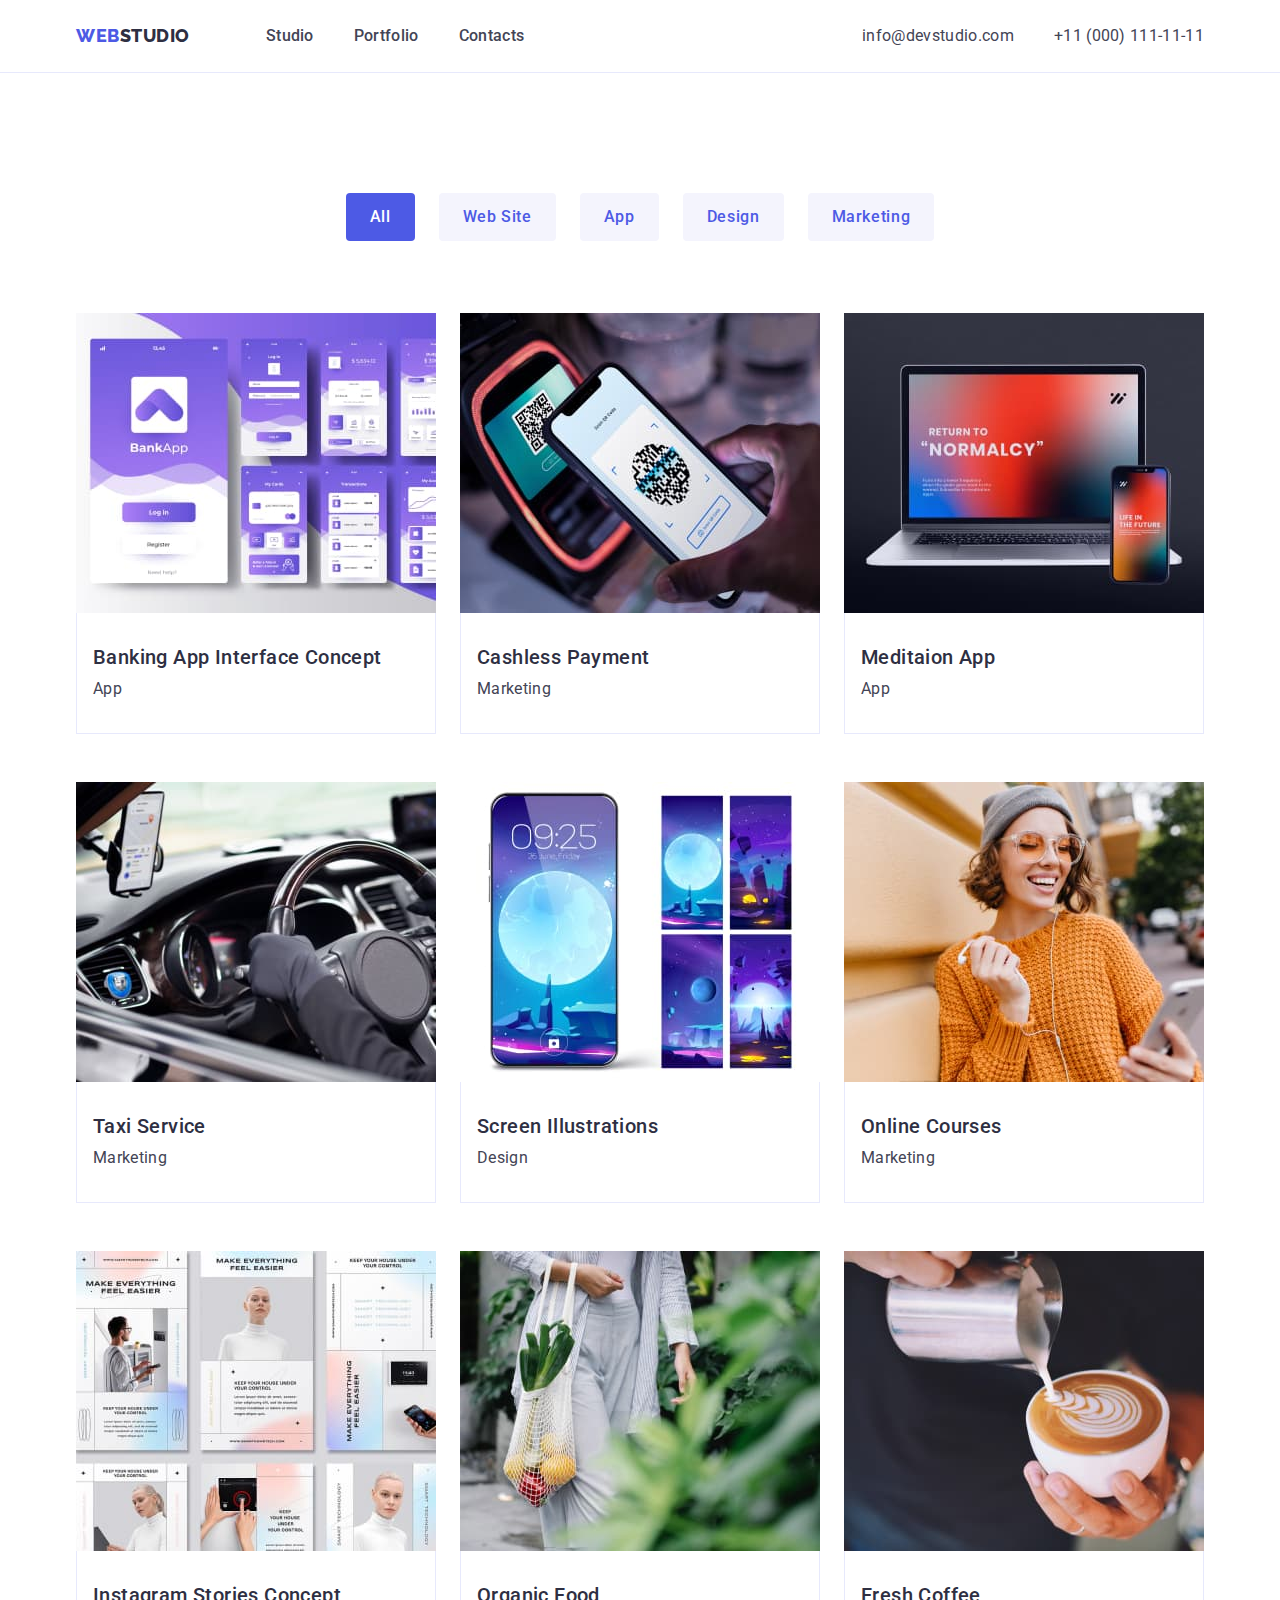
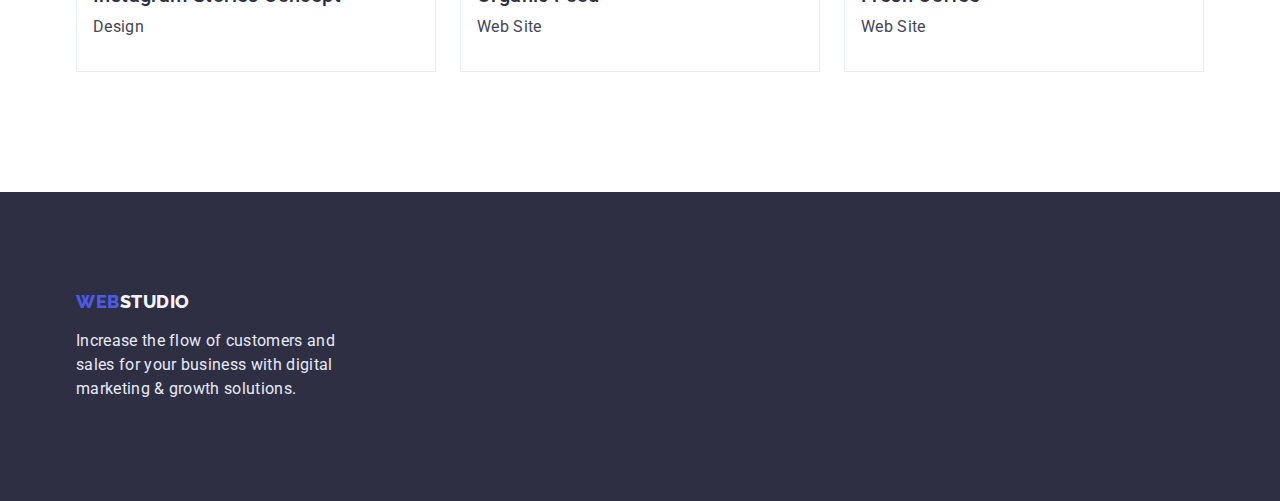
==== portfolio.html @ cadc112e "created" ====
<!DOCTYPE html>
<html lang="en">
  <head>
    <meta charset="UTF-8" />
    <meta http-equiv="X-UA-Compatible" content="IE=edge" />
    <meta name="viewport" content="width=device-width, initial-scale=1.0" />
    <title>Portfolio Web Studio</title>
    <link rel="preconnect" href="https://fonts.googleapis.com" />
    <link rel="preconnect" href="https://fonts.gstatic.com" crossorigin />
    <link
      href="https://fonts.googleapis.com/css2?family=Montserrat:wght@600&family=Raleway:wght@800&display=swap"
      rel="stylesheet"
    />
    <link rel="preconnect" href="https://fonts.googleapis.com" />
    <link rel="preconnect" href="https://fonts.gstatic.com" crossorigin />
    <link
      href="https://fonts.googleapis.com/css2?family=Montserrat:wght@600&family=Roboto:wght@400;500;700;900&display=swap"
      rel="stylesheet"
    />
    <link rel="stylesheet" href="./css/modern-normalize.css" />
    <link rel="stylesheet" href="./css/style.css" />
  </head>
  <body>
    <header class="header">
      <div class="container header-container">
        <nav class="header-nav">
          <a href="./index.html" class="header-logo link"
            >Web<span class="header-logo-span">Studio</span></a
          >
          <ul class="header-list list">
            <li class="header-item">
              <a href="./index.html" class="header-link link">Studio</a>
            </li>
            <li class="header-item">
              <a href="./portfolio.html" class="header-link link">Portfolio</a>
            </li>
            <li class="header-item">
              <a href="" class="header-link link">Contacts</a>
            </li>
          </ul>
        </nav>
        <address class="contact">
          <ul class="header-link-adress list">
            <li>
              <a href="mailto:info@devstudio.com" class="header-mailo link"
                >info@devstudio.com</a
              >
            </li>
            <li>
              <a href="tel:+110001111111" class="header-tel link"
                >+11 (000) 111-11-11</a
              >
            </li>
          </ul>
        </address>
      </div>
    </header>
    <main>
      <section class="card">
        <div class="container section">
          <ul class="filter-list list">
            <li class="filter-item">
              <button type="button" class="filter-btn-all">All</button>
            </li>
            <li class="filter-item">
              <button type="button" class="filter-btn">Web Site</button>
            </li>
            <li class="filter-item">
              <button type="button" class="filter-btn">App</button>
            </li>
            <li class="filter-item">
              <button type="button" class="filter-btn">Design</button>
            </li>
            <li class="filter-item">
              <button type="button" class="filter-btn">Marketing</button>
            </li>
          </ul>
          <ul class="card-list list">
            <li class="card-item">
              <a href="" class="card-link link"
                ><img
                  src="./images/img1.jpg"
                  alt="cards"
                  width="360"
                  height="300"
                />
                <div class="card-description">
                  <h2 class="card-title">Banking App Interface Concept</h2>
                  <p class="card-text">App</p>
                </div>
              </a>
            </li>
            <li class="card-item">
              <a href="" class="card-link link">
                <img
                  class="cards"
                  src="./images/img2.jpg"
                  alt="cards"
                  width="360"
                  height="300"
                />
                <div class="card-description">
                  <h2 class="card-title">Cashless Payment</h2>
                  <p class="card-text">Marketing</p>
                </div>
              </a>
            </li>
            <li class="card-item">
              <a href="" class="card-link link"
                ><img
                  src="./images/img3.jpg"
                  alt="cards"
                  width="360"
                  height="300"
                />
                <div class="card-description">
                  <h2 class="card-title">Meditaion App</h2>
                  <p class="card-text">App</p>
                </div>
              </a>
            </li>
            <li class="card-item">
              <a href="" class="card-link link"
                ><img
                  src="./images/img4.jpg"
                  alt="cards"
                  width="360"
                  height="300"
                />
                <div class="card-description">
                  <h2 class="card-title">Taxi Service</h2>
                  <p class="card-text">Marketing</p>
                </div>
              </a>
            </li>
            <li class="card-item">
              <a href="" class="card-link link"
                ><img
                  src="./images/img5.jpg"
                  alt="cards"
                  width="360"
                  height="300"
                />
                <div class="card-description">
                  <h2 class="card-title">Screen Illustrations</h2>
                  <p class="card-text">Design</p>
                </div>
              </a>
            </li>
            <li class="card-item">
              <a href="" class="card-link link"
                ><img
                  src="./images/img6.jpg"
                  alt="cards"
                  width="360"
                  height="300"
                />
                <div class="card-description">
                  <h2 class="card-title">Online Courses</h2>
                  <p class="card-text">Marketing</p>
                </div>
              </a>
            </li>
            <li class="card-item">
              <a href="" class="card-link link"
                ><img
                  src="./images/img7.jpg"
                  alt="cards"
                  width="360"
                  height="300"
                />
                <div class="card-description">
                  <h2 class="card-title">Instagram Stories Concept</h2>
                  <p class="card-text">Design</p>
                </div>
              </a>
            </li>
            <li class="card-item">
              <a href="" class="card-link link"
                ><img
                  src="./images/img8.jpg"
                  alt="cards"
                  width="360"
                  height="300"
                />
                <div class="card-description">
                  <h2 class="card-title">Organic Food</h2>
                  <p class="card-text">Web Site</p>
                </div>
              </a>
            </li>
            <li class="card-item">
              <a href="" class="card-link link"
                ><img
                  src="./images/img9.jpg"
                  alt="cards"
                  width="360"
                  height="300"
                />
                <div class="card-description">
                  <h2 class="card-title">Fresh Coffee</h2>
                  <p class="card-text">Web Site</p>
                </div>
              </a>
            </li>
          </ul>
        </div>
      </section>
    </main>
    <footer class="footer">
      <div class="container footer-container">
        <a href="./index.html" class="footer-logo link"
          >Web<span class="footer-logo-span">Studio</span>
        </a>
        <p class="footer-text">
          Increase the flow of customers and sales for your business with
          digital marketing & growth solutions.
        </p>
      </div>
    </footer>
  </body>
</html>
---- css/style.css ----
:root {
  --primary-brand-color: #4d5ae5;
  --pressed-state-color: #404bbf;
  --dark-color: #2e2f42;
  --success-color: #31d0aa;
  --text-color: #434455;
  --subtle-text-color: #8e8f99;
  --accent-color: #e7e9fc;
  --light-color: #f4f4fd;
  --modal-overlay-color: rgba(46, 47, 66, 0.4);
  --hero-background-color: rgba(46, 47, 66, 0.7);
}

*,
*::before,
*::after {
  box-sizing: border-box;
}

h1,
h2,
h3,
h4,
h5,
h6,
p {
  margin: 0;
}

ul {
  margin: 0;
  padding-left: 0;
}

img {
  display: block;
}

body {
  font-family: "Roboto", sans-serif;
  color: var(--text-color);
}

.container {
  width: 1158px;
  padding-left: 15px;
  padding-right: 15px;
  margin-left: auto;
  margin-right: auto;
}

.list {
  list-style: none;
}

.link {
  text-decoration: none;
}

.section {
  padding-top: 120px;
  padding-bottom: 120px;
}

.header {
  border-bottom: 1px solid var(--accent-color);
}

.header-container {
  display: flex;
  padding-top: 24px;
  padding-bottom: 24px;
}

.header-nav {
  display: flex;
  align-items: center;
  gap: 76px;
  margin-right: auto;
}

.header-logo {
  font-family: "Raleway";
  font-weight: 800;
  font-size: 18px;
  line-height: 1.33;
  letter-spacing: 0.03em;
  text-transform: uppercase;
  color: var(--primary-brand-color);
}

.header-logo-span {
  color: var(--dark-color);
}

.header-list {
  display: flex;
  gap: 40px;
}
.header-item {
}
.header-link {
  font-weight: 500;
  font-size: 16px;
  line-height: 1.5;
  letter-spacing: 0.02em;
  color: var(--text-color);
}
.header-link:hover,
.header-link:focus {
  color: var(--pressed-state-color);
}

.header-link-adress {
  display: flex;
  gap: 40px;
}

.header-mailo {
  font-size: 16px;
  font-style: normal;
  line-height: 1.5;
  letter-spacing: 0.02em;
  color: var(--text-color);
}

.header-mailo:focus,
.header-mailo:hover {
  color: var(--pressed-state-color);
}

.header-tel {
  font-size: 16px;
  font-style: normal;
  line-height: 1.5;
  letter-spacing: 0.02em;
  color: var(--text-color);
}

.header-tel:focus,
.header-tel:hover {
  color: var(--pressed-state-color);
}

.hero {
  background: var(--dark-color);
}

.hero-container {
  text-align: center;
  padding-top: 188px;
  padding-bottom: 188px;
}

.hero-heading {
  font-weight: 700;
  font-size: 56px;
  line-height: 1.07;
  letter-spacing: 0.02em;
  color: #ffffff;
  max-width: 496px;
  margin: 0;
  margin-right: auto;
  margin-left: auto;
}

.hero-btn {
  font-family: inherit;
  font-weight: 500;
  font-size: 16px;
  line-height: 1.5;
  letter-spacing: 0.04em;
  color: #ffffff;
  background-color: var(--primary-brand-color);
  border-radius: 4px;
  cursor: pointer;
  border: none;
  padding: 16px 32px;
  margin-top: 48px;
}

.hero-btn:hover,
.hero-btn:focus {
  background: var(--pressed-state-color);
}

.feature {
}
.section-feature {
  padding-bottom: 0;
}

.feature-heading {
  opacity: 0;
  display: none;
}
.feature-list {
  display: flex;
  justify-content: center;
  gap: 24px;
}

.feature-item {
  max-width: 264px;
}

.feature-title {
  font-weight: 500;
  font-size: 20px;
  line-height: 1.2;
  letter-spacing: 0.02em;
  color: var(--dark-color);
}
.feature-text {
  font-size: 16px;
  line-height: 1.5;
  letter-spacing: 0.02em;
}
.location {
}
.location-heading {
  font-weight: 700;
  font-size: 36px;
  line-height: 1.11;
  text-align: center;
  letter-spacing: 0.02em;
  text-transform: capitalize;
  color: var(--dark-color);
  margin-bottom: 72px;
}
.location-list {
  display: flex;
  justify-content: center;
  gap: 24px;
}
.location-item {
}
.tem {
  background: var(--light-color);
}
.tem-heading {
  font-weight: 700;
  font-size: 36px;
  line-height: 1.11;
  text-align: center;
  letter-spacing: 0.02em;
  text-transform: capitalize;
  color: var(--dark-color);
  margin-bottom: 72px;
}
.tem-list {
  display: flex;
  justify-content: center;
  gap: 24px;
}
.tem-item {
}

.tem-description {
  text-align: center;
  background: #ffffff;
  padding-top: 32px;
  padding-bottom: 32px;
  box-shadow: 0px 1px 6px rgba(46, 47, 66, 0.08),
    0px 1px 1px rgba(46, 47, 66, 0.16), 0px 2px 1px rgba(46, 47, 66, 0.08);
  border-radius: 0px 0px 4px 4px;
}

.tem-title {
  font-weight: 500;
  font-size: 20px;
  line-height: 1.2;
  letter-spacing: 0.02em;
  color: var(--dark-color);
  margin-bottom: 8px;
}
.tem-text {
  font-size: 16px;
  line-height: 1.5;
  letter-spacing: 0.02em;
}
.footer {
  background: var(--dark-color);
}
.footer-container {
  padding-top: 100px;
  padding-bottom: 100px;
}
.footer-logo {
  font-family: "Raleway";
  font-weight: 800;
  font-size: 18px;
  line-height: 1.16;
  display: flex;
  align-items: center;
  letter-spacing: 0.03em;
  text-transform: uppercase;
  color: var(--primary-brand-color);
}
.footer-logo-span {
  color: var(--light-color);
}
.footer-text {
  width: 264px;
  height: 72px;
  left: 156px;
  font-size: 16px;
  line-height: 1.5;
  letter-spacing: 0.02em;
  color: var(--accent-color);
  margin-top: 16px;
}
.filter {
}
.filter-heading {
  opacity: 0;
}
.filter-list {
  display: flex;
  justify-content: center;
  gap: 24px;
  margin-bottom: 72px;
}

.filter-item {
}
.filter-btn-all {
  font-family: inherit;
  font-weight: 500;
  font-size: 16px;
  line-height: 1.5;
  letter-spacing: 0.04em;
  color: #ffffff;
  background: var(--primary-brand-color);
  cursor: pointer;
  border: none;
  padding: 12px 24px;
  border-radius: 4px;
}
.filter-btn-all:hover,
.filter-btn-all:focus {
  background: var(--pressed-state-color);
}

.filter-btn {
  font-family: inherit;
  font-weight: 500;
  font-size: 16px;
  line-height: 1.5;
  letter-spacing: 0.04em;
  color: var(--primary-brand-color);
  background: var(--light-color);
  cursor: pointer;
  border: none;
  padding: 12px 24px;
  border-radius: 4px;
}

.filter-btn:hover,
.filter-btn:focus {
  background: var(--pressed-state-color);
}

.card {
}
.card-list {
  display: flex;
  flex-wrap: wrap;
  column-gap: 24px;
  row-gap: 48px;
  min-width: calc((100%-48px) / 3);
  justify-content: center;
}
.card-item {
}
.card-link {
}

.card-description {
  padding-top: 32px;
  padding-bottom: 32px;
  padding-left: 16px;
  border: 1px solid var(--accent-color);
  border-top: 0;
}

.card-title {
  font-weight: 500;
  font-size: 20px;
  line-height: 1.2;
  letter-spacing: 0.02em;
  color: var(--dark-color);
  margin-bottom: 8px;
}
.card-text {
  font-size: 16px;
  line-height: 1.5;
  letter-spacing: 0.02em;
  color: var(--text-color);
}
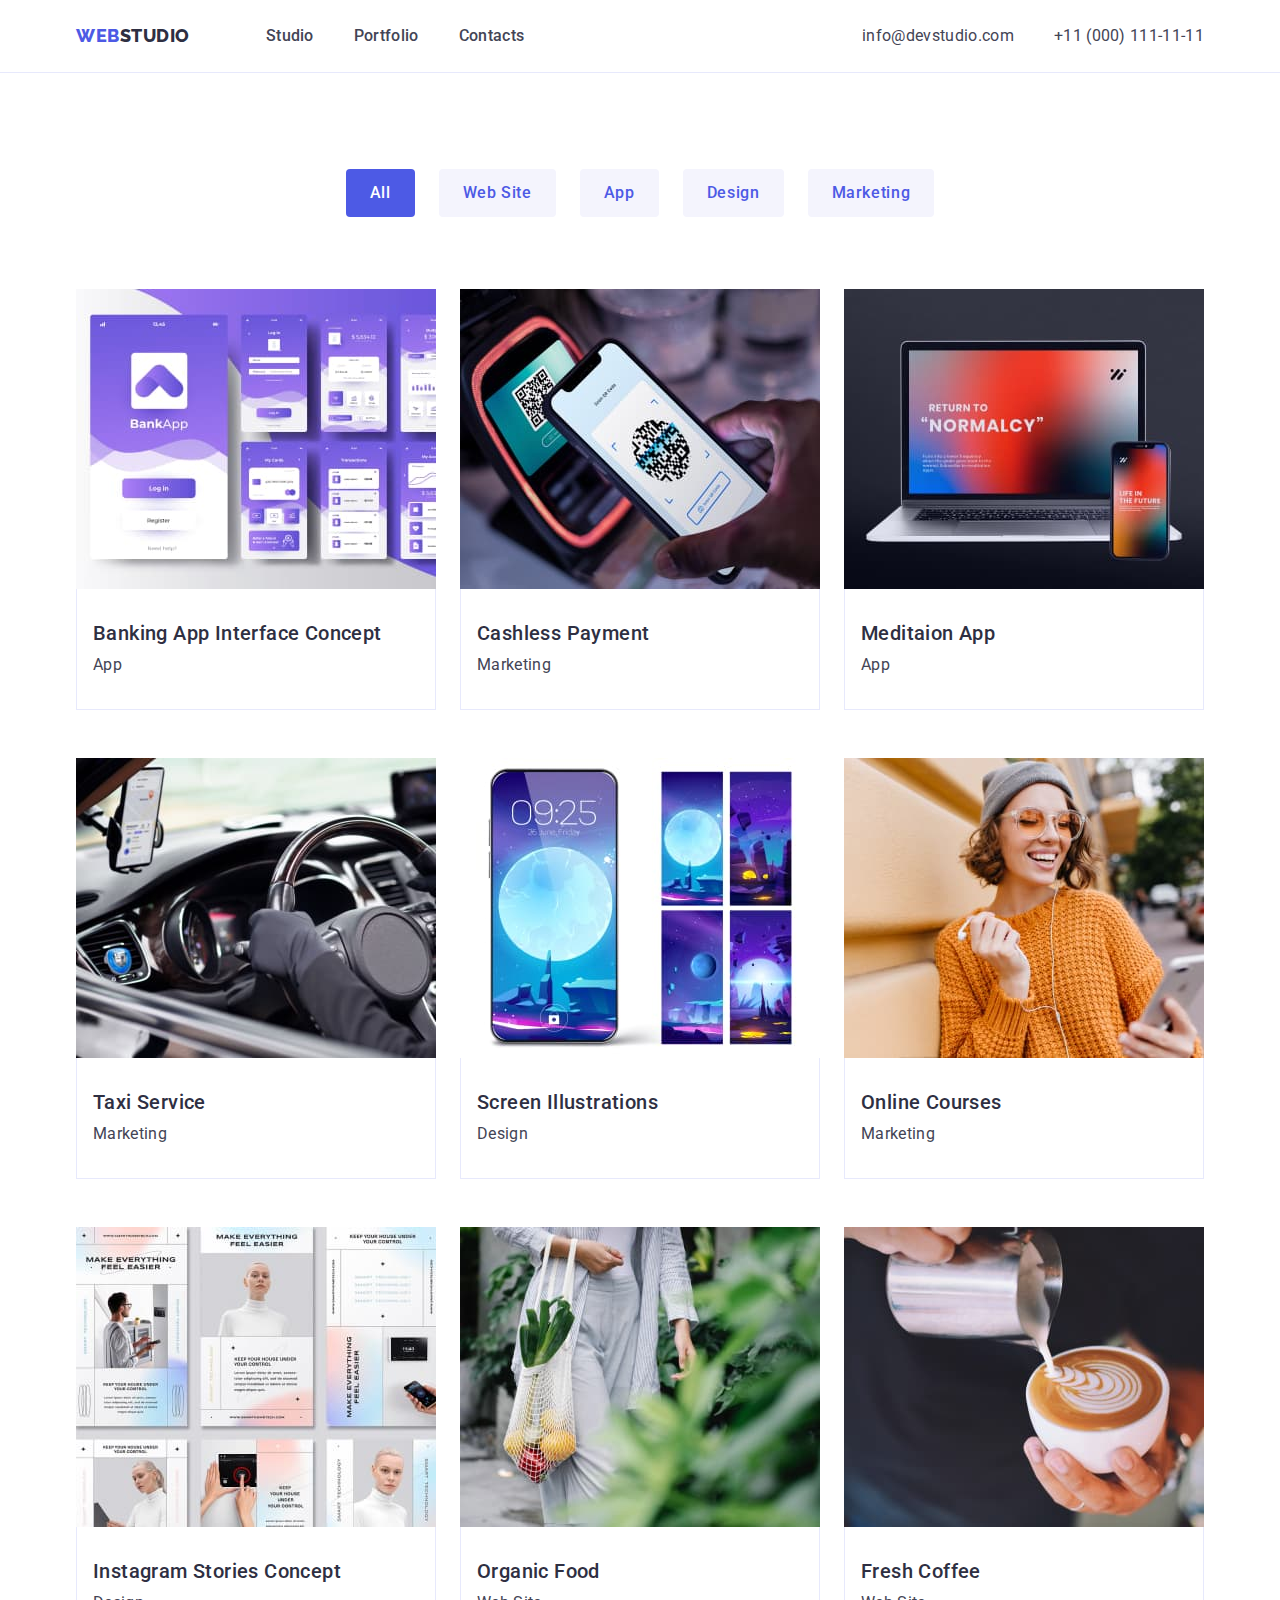
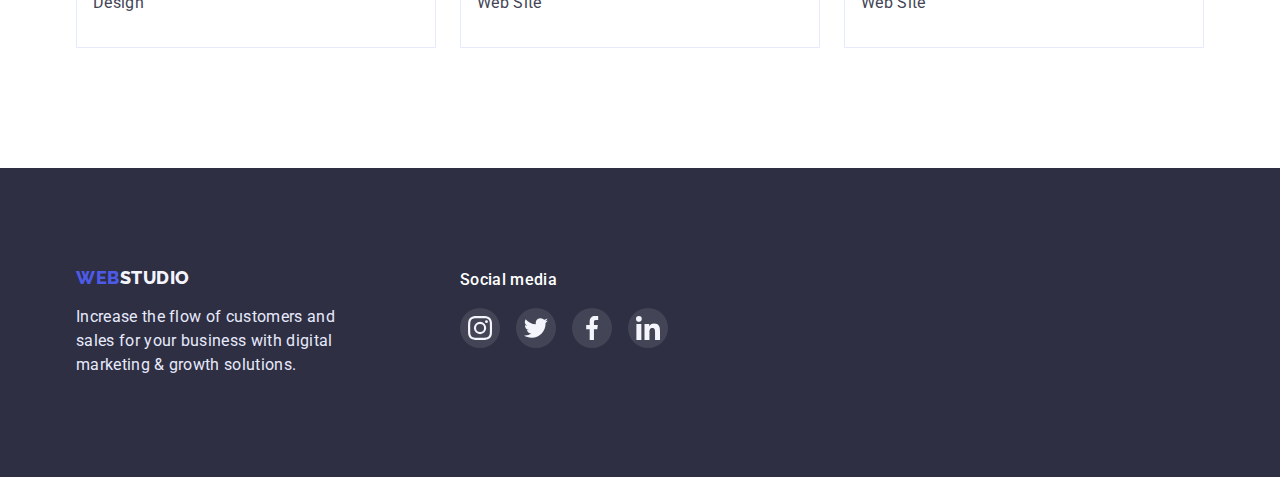
==== commit 9ce3153e: "to added svg" ====
--- a/portfolio.html
+++ b/portfolio.html
@@ -39,7 +39,7 @@
             </li>
           </ul>
         </nav>
-        <address class="contact">
+        <address>
           <ul class="header-link-adress list">
             <li>
               <a href="mailto:info@devstudio.com" class="header-mailo link"
@@ -57,7 +57,7 @@
     </header>
     <main>
       <section class="card">
-        <div class="container section">
+        <div class="container">
           <ul class="filter-list list">
             <li class="filter-item">
               <button type="button" class="filter-btn-all">All</button>
@@ -206,17 +206,51 @@
           </ul>
         </div>
       </section>
-    </main>
-    <footer class="footer">
-      <div class="container footer-container">
-        <a href="./index.html" class="footer-logo link"
-          >Web<span class="footer-logo-span">Studio</span>
-        </a>
-        <p class="footer-text">
-          Increase the flow of customers and sales for your business with
-          digital marketing & growth solutions.
-        </p>
-      </div>
-    </footer>
+      <footer class="footer">
+        <div class="container footer-container">
+          <div class="footer-title">
+            <a href="./index.html" class="footer-logo link"
+              >Web<span class="footer-logo-span">Studio</span>
+            </a>
+            <p class="footer-text">
+              Increase the flow of customers and sales for your business with
+              digital marketing & growth solutions.
+            </p>
+          </div>
+          <div class="footer-social">
+            <h3 class="social-text">Social media</h3>
+            <ul class="social-list list">
+              <li class="social-item link">
+                <a class="social-link" href="http://">
+                  <svg class="social-link-icon" widht="24" height="24">
+                    <use href="./images/Icon.svg#icon-instagram"></use>
+                  </svg>
+                </a>
+              </li>
+              <li class="social-item">
+                <a class="social-link" href="">
+                  <svg class="social-link-icon" widht="24" height="24">
+                    <use href="./images/Icon.svg#icon-twitter"></use>
+                  </svg>
+                </a>
+              </li>
+              <li class="social-item">
+                <a class="social-link" href="http://">
+                  <svg class="social-link-icon" widht="24" height="24">
+                    <use href="./images/Icon.svg#icon-facebook"></use>
+                  </svg>
+                </a>
+              </li>
+              <li class="social-item">
+                <a class="social-link" href="http://">
+                  <svg class="social-link-icon" widht="24" height="24">
+                    <use href="./images/Icon.svg#icon-linkedin"></use>
+                  </svg>
+                </a>
+              </li>
+            </ul>
+          </div>
+        </div>
+      </footer>
   </body>
 </html>
--- a/css/style.css
+++ b/css/style.css
@@ -64,12 +64,12 @@
 
 .header {
   border-bottom: 1px solid var(--accent-color);
-}
-
-.header-container {
-  display: flex;
   padding-top: 24px;
   padding-bottom: 24px;
+}
+
+.header-container {
+  display: flex;
 }
 
 .header-nav {
@@ -143,13 +143,21 @@
 }
 
 .hero {
-  background: var(--dark-color);
-}
-
-.hero-container {
-  text-align: center;
   padding-top: 188px;
   padding-bottom: 188px;
+  text-align: center;
+  background-color: var(--dark-color);
+  max-width: 1440px;
+  height: 600px;
+  margin-left: auto;
+  margin-right: auto;
+  background-image: linear-gradient(
+      var(--hero-background-color),
+      var(--hero-background-color)
+    ),
+    url(../images/fon-hero.jpg);
+  background-repeat: no-repeat;
+  background-position: center;
 }
 
 .hero-heading {
@@ -185,9 +193,9 @@
 }
 
 .feature {
+  padding-top: 120px;
 }
 .section-feature {
-  padding-bottom: 0;
 }
 
 .feature-heading {
@@ -203,6 +211,17 @@
 .feature-item {
   max-width: 264px;
 }
+.feature-picture {
+  width: 100%;
+  background: var(--light-color);
+  display: flex;
+  justify-content: center;
+  align-items: center;
+  border-radius: 4px;
+  padding-top: 24px;
+  padding-bottom: 24px;
+  margin-bottom: 8px;
+}
 
 .feature-title {
   font-weight: 500;
@@ -210,6 +229,7 @@
   line-height: 1.2;
   letter-spacing: 0.02em;
   color: var(--dark-color);
+  margin-bottom: 8px;
 }
 .feature-text {
   font-size: 16px;
@@ -254,6 +274,9 @@
   gap: 24px;
 }
 .tem-item {
+  border-radius: 0px 0px 4px 4px;
+  box-shadow: 0px 1px 6px rgba(46, 47, 66, 0.08),
+    0px 1px 1px rgba(46, 47, 66, 0.16), 0px 2px 1px rgba(46, 47, 66, 0.08);
 }
 
 .tem-description {
@@ -261,9 +284,6 @@
   background: #ffffff;
   padding-top: 32px;
   padding-bottom: 32px;
-  box-shadow: 0px 1px 6px rgba(46, 47, 66, 0.08),
-    0px 1px 1px rgba(46, 47, 66, 0.16), 0px 2px 1px rgba(46, 47, 66, 0.08);
-  border-radius: 0px 0px 4px 4px;
 }
 
 .tem-title {
@@ -278,14 +298,95 @@
   font-size: 16px;
   line-height: 1.5;
   letter-spacing: 0.02em;
-}
+  margin-bottom: 8px;
+}
+
+.tem-soc-list {
+  display: flex;
+  justify-content: center;
+  gap: 24px;
+}
+
+.tem-soc-item {
+  width: 40px;
+  height: 40px;
+}
+
+.tem-soc-link {
+  width: 100%;
+  height: 100%;
+  background-color: var(--primary-brand-color);
+  border-radius: 50%;
+  display: flex;
+  justify-content: center;
+  align-items: center;
+}
+
+.tem-soc-icon {
+}
+
+.tem-soc-link:is(:hover, :focus) {
+  background-color: var(--pressed-state-color);
+}
+
+.customers {
+  padding-top: 130px;
+  padding-bottom: 120px;
+}
+
+.customers-heading {
+  font-weight: 700;
+  font-size: 36px;
+  line-height: 1.11;
+  letter-spacing: 0.02em;
+  text-transform: capitalize;
+  color: var(--dark-color);
+  text-align: center;
+  margin-bottom: 72px;
+}
+.customers-list {
+  display: flex;
+  justify-content: center;
+  gap: 24px;
+}
+
+.customers-item {
+  width: calc((100%-120px) / 6);
+  height: 88px;
+}
+
+.customers-link {
+  width: 100%;
+  height: 100%;
+  display: flex;
+  justify-content: center;
+  align-items: center;
+  border: 1px solid var(--subtle-text-color);
+  border-radius: 4px;
+  color: var(--subtle-text-color);
+}
+
+.customers-svg {
+  fill: currentColor;
+}
+
+.customers-link:is(:hover, :focus) {
+  border-color: var(--pressed-state-color);
+  color: var(--pressed-state-color);
+}
+
 .footer {
   background: var(--dark-color);
-}
-.footer-container {
   padding-top: 100px;
   padding-bottom: 100px;
 }
+.footer-container {
+  display: flex;
+}
+.footer-title {
+  margin-right: 120px;
+}
+
 .footer-logo {
   font-family: "Raleway";
   font-weight: 800;
@@ -310,6 +411,46 @@
   color: var(--accent-color);
   margin-top: 16px;
 }
+.footer-social {
+}
+
+.social-text {
+  font-weight: 500;
+  font-size: 16px;
+  line-height: 1.5;
+  letter-spacing: 0.02em;
+  color: #ffffff;
+  margin-bottom: 16px;
+}
+
+.social-list {
+  display: flex;
+  justify-content: center;
+  gap: 16px;
+}
+
+.social-item {
+  width: 40px;
+  height: 40px;
+}
+
+.social-link {
+  width: 100%;
+  height: 100%;
+  background-color: rgba(255, 255, 255, 0.1);
+  border-radius: 50%;
+  display: flex;
+  justify-content: center;
+  align-items: center;
+}
+
+.social-link-icon {
+}
+
+.social-link:is(:hover, :focus) {
+  background-color: var(--success-color);
+}
+
 .filter {
 }
 .filter-heading {
@@ -362,6 +503,8 @@
 }
 
 .card {
+  padding-top: 96px;
+  padding-bottom: 120px;
 }
 .card-list {
   display: flex;
@@ -373,6 +516,11 @@
 }
 .card-item {
 }
+
+.card-item:is(:hover, :focus) {
+  box-shadow: 0px 1px 6px rgba(46, 47, 66, 0.08);
+}
+
 .card-link {
 }
 
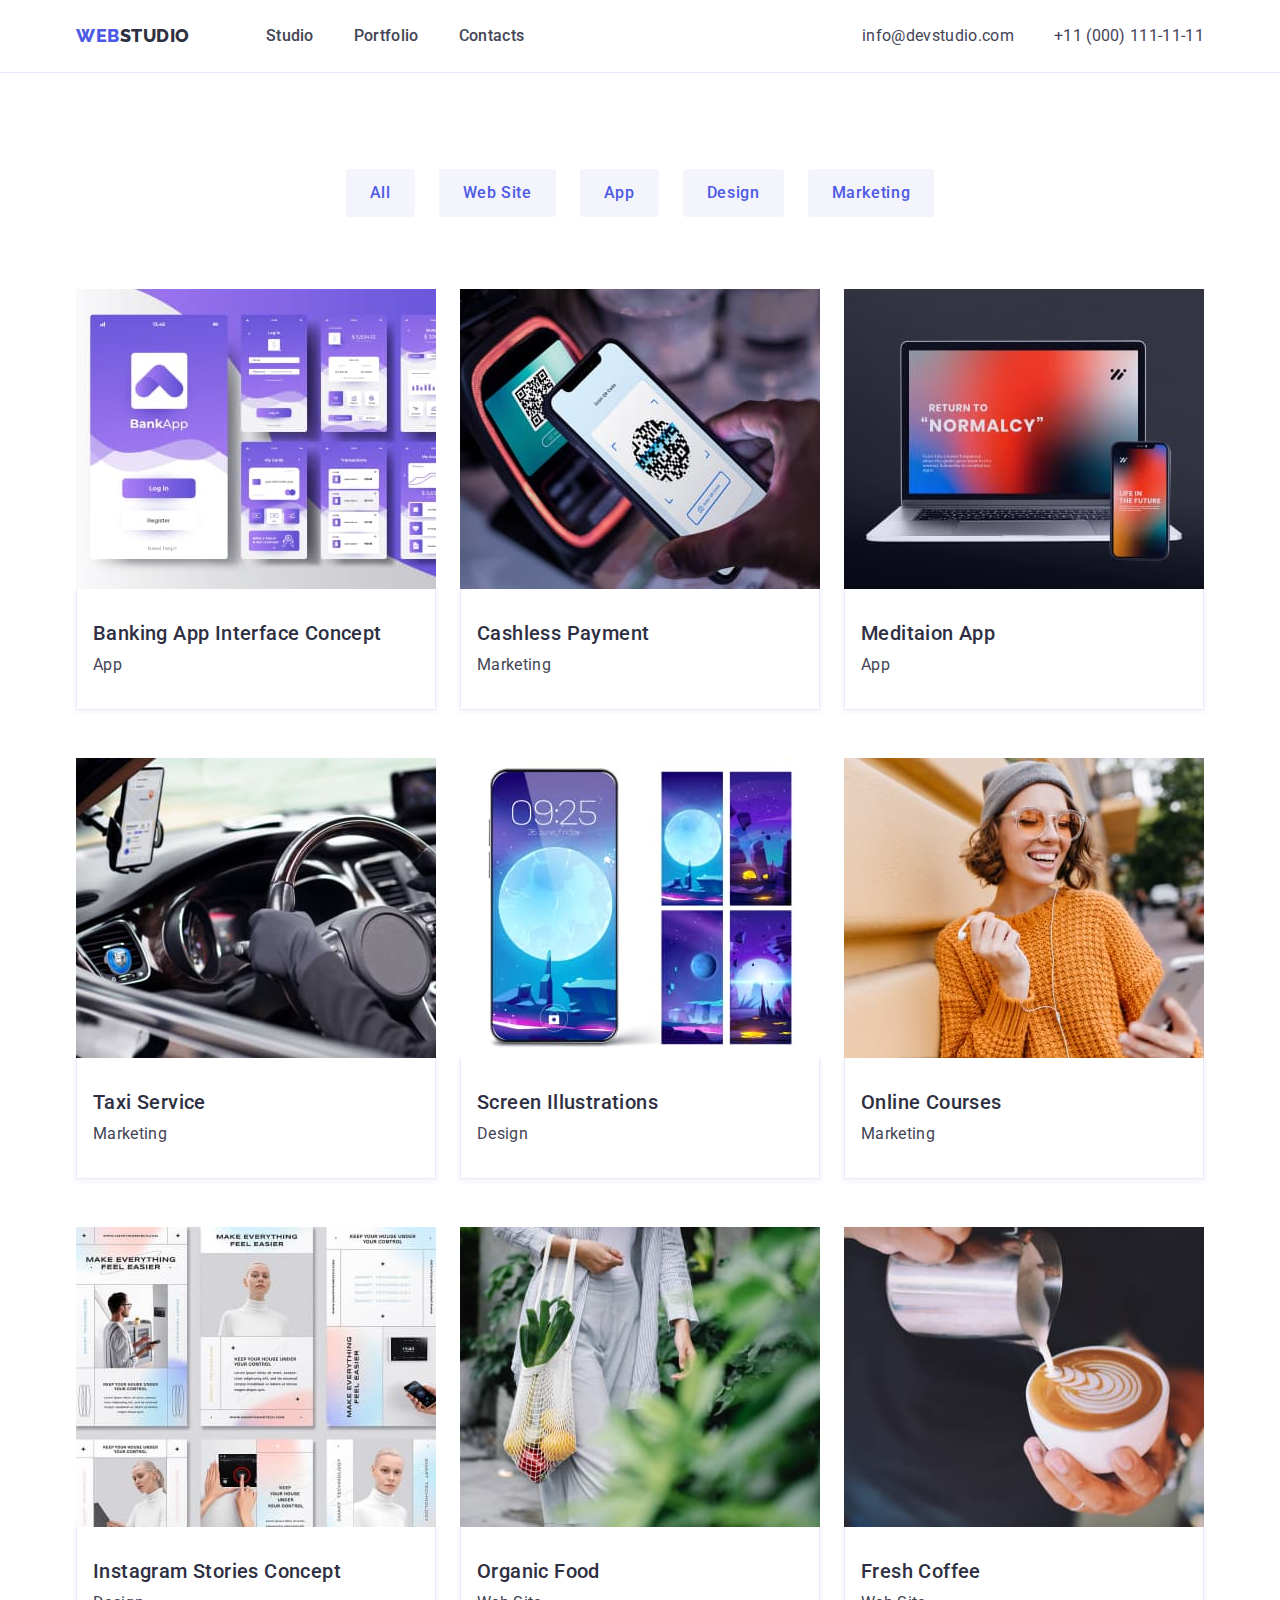
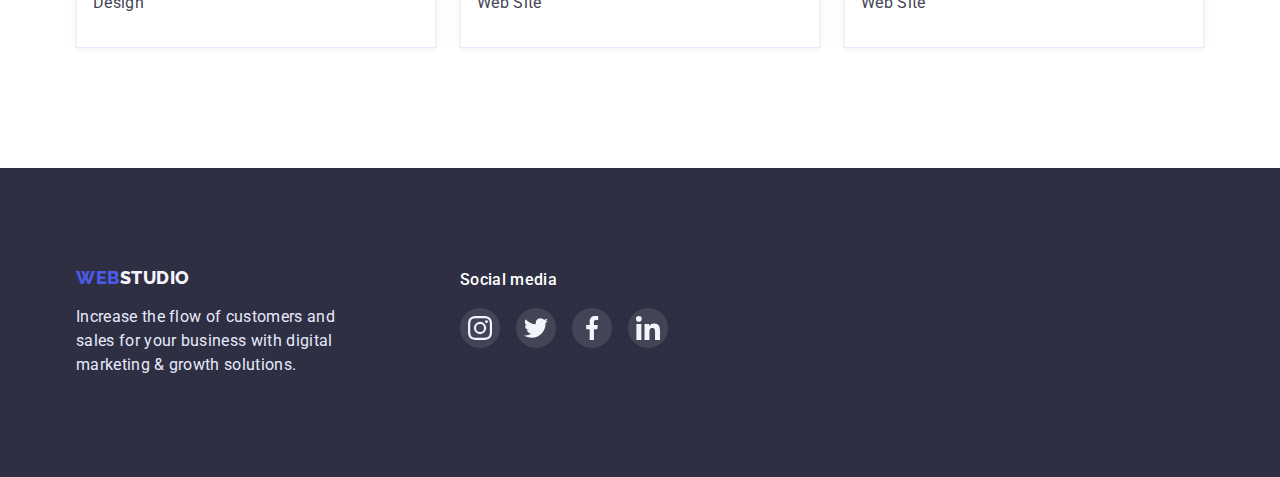
==== commit 951fdd10: "redact portfolio" ====
--- a/portfolio.html
+++ b/portfolio.html
@@ -60,7 +60,7 @@
         <div class="container">
           <ul class="filter-list list">
             <li class="filter-item">
-              <button type="button" class="filter-btn-all">All</button>
+              <button type="button" class="filter-btn">All</button>
             </li>
             <li class="filter-item">
               <button type="button" class="filter-btn">Web Site</button>
--- a/css/style.css
+++ b/css/style.css
@@ -465,23 +465,6 @@
 
 .filter-item {
 }
-.filter-btn-all {
-  font-family: inherit;
-  font-weight: 500;
-  font-size: 16px;
-  line-height: 1.5;
-  letter-spacing: 0.04em;
-  color: #ffffff;
-  background: var(--primary-brand-color);
-  cursor: pointer;
-  border: none;
-  padding: 12px 24px;
-  border-radius: 4px;
-}
-.filter-btn-all:hover,
-.filter-btn-all:focus {
-  background: var(--pressed-state-color);
-}
 
 .filter-btn {
   font-family: inherit;
@@ -500,6 +483,9 @@
 .filter-btn:hover,
 .filter-btn:focus {
   background: var(--pressed-state-color);
+  color: #ffffff;
+  box-shadow: 0px 3px 1px rgba(0, 0, 0, 0.1), 0px 2px 1px rgba(0, 0, 0, 0.08),
+    0px 2px 2px rgba(0, 0, 0, 0.12);
 }
 
 .card {
@@ -518,7 +504,8 @@
 }
 
 .card-item:is(:hover, :focus) {
-  box-shadow: 0px 1px 6px rgba(46, 47, 66, 0.08);
+  box-shadow: 0px 1px 6px rgba(46, 47, 66, 0.08),
+    0px 1px 1px rgba(46, 47, 66, 0.16), 0px 2px 1px rgba(46, 47, 66, 0.08);
 }
 
 .card-link {
@@ -530,6 +517,7 @@
   padding-left: 16px;
   border: 1px solid var(--accent-color);
   border-top: 0;
+  box-shadow: 0px 1px 6px rgba(46, 47, 66, 0.08);
 }
 
 .card-title {
